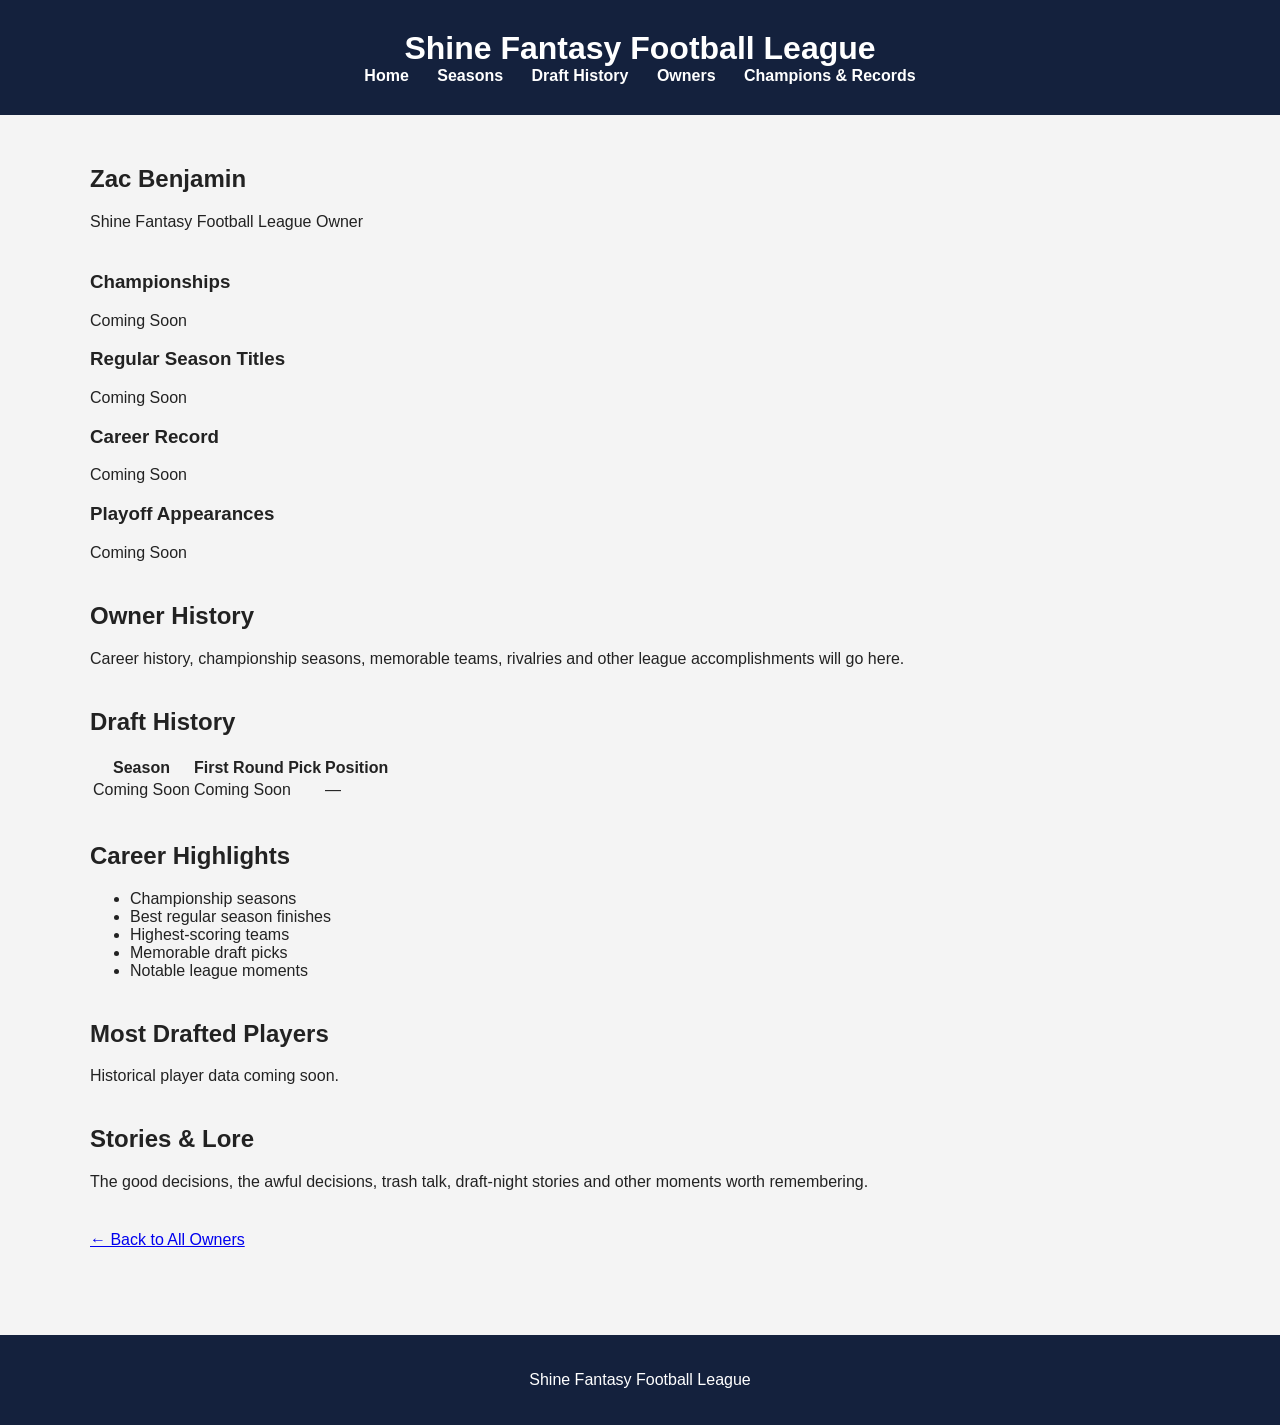
==== owners/zac.html @ 5f31f325 "Create zac.html" ====
<!DOCTYPE html>
<html lang="en">
<head>
  <meta charset="UTF-8">
  <meta name="viewport" content="width=device-width, initial-scale=1.0">

  <title>Zac Benjamin | Shine Fantasy Football League</title>

  <link rel="stylesheet" href="../style.css">
</head>

<body>

  <header>
    <h1>Shine Fantasy Football League</h1>

    <nav>
      <a href="../index.html">Home</a>
      <a href="../seasons.html">Seasons</a>
      <a href="../drafts.html">Draft History</a>
      <a href="../owners.html">Owners</a>
      <a href="../champions.html">Champions & Records</a>
    </nav>
  </header>


  <main>

    <section class="owner-profile-header">

      <h2>Zac Benjamin</h2>

      <p class="owner-tagline">
        Shine Fantasy Football League Owner
      </p>

    </section>


    <section class="owner-stats">

      <div class="stat-card">
        <h3>Championships</h3>
        <p>Coming Soon</p>
      </div>

      <div class="stat-card">
        <h3>Regular Season Titles</h3>
        <p>Coming Soon</p>
      </div>

      <div class="stat-card">
        <h3>Career Record</h3>
        <p>Coming Soon</p>
      </div>

      <div class="stat-card">
        <h3>Playoff Appearances</h3>
        <p>Coming Soon</p>
      </div>

    </section>


    <section class="profile-section">

      <h2>Owner History</h2>

      <p>
        Career history, championship seasons, memorable teams,
        rivalries and other league accomplishments will go here.
      </p>

    </section>


    <section class="profile-section">

      <h2>Draft History</h2>

      <table>

        <thead>
          <tr>
            <th>Season</th>
            <th>First Round Pick</th>
            <th>Position</th>
          </tr>
        </thead>

        <tbody>
          <tr>
            <td>Coming Soon</td>
            <td>Coming Soon</td>
            <td>—</td>
          </tr>
        </tbody>

      </table>

    </section>


    <section class="profile-section">

      <h2>Career Highlights</h2>

      <ul>
        <li>Championship seasons</li>
        <li>Best regular season finishes</li>
        <li>Highest-scoring teams</li>
        <li>Memorable draft picks</li>
        <li>Notable league moments</li>
      </ul>

    </section>


    <section class="profile-section">

      <h2>Most Drafted Players</h2>

      <p>Historical player data coming soon.</p>

    </section>


    <section class="profile-section">

      <h2>Stories & Lore</h2>

      <p>
        The good decisions, the awful decisions, trash talk,
        draft-night stories and other moments worth remembering.
      </p>

    </section>


    <p>
      <a href="../owners.html">← Back to All Owners</a>
    </p>

  </main>


  <footer>
    <p>Shine Fantasy Football League</p>
  </footer>

</body>
</html>
---- style.css ----
body {
  margin: 0;
  font-family: Arial, sans-serif;
  background: #f4f4f4;
  color: #222;
}

header {
  background: #14213d;
  color: white;
  padding: 30px 20px;
  text-align: center;
}

header h1 {
  margin: 0;
}

header p {
  margin-bottom: 20px;
}

nav a {
  color: white;
  text-decoration: none;
  margin: 0 12px;
  font-weight: bold;
}

nav a:hover {
  text-decoration: underline;
}

main {
  max-width: 1100px;
  margin: auto;
  padding: 30px 20px;
}

.hero {
  background: white;
  padding: 50px 30px;
  text-align: center;
  border-radius: 8px;
  margin-bottom: 30px;
}

section {
  margin-bottom: 40px;
}

.cards {
  display: flex;
  gap: 20px;
  flex-wrap: wrap;
}

.card {
  background: white;
  padding: 20px;
  border-radius: 8px;
  flex: 1;
  min-width: 200px;
}

footer {
  background: #14213d;
  color: white;
  text-align: center;
  padding: 20px;
  margin-top: 40px;
}
.page-title {
  text-align: center;
  margin-bottom: 30px;
}

.owner-grid {
  display: grid;
  grid-template-columns: repeat(auto-fit, minmax(250px, 1fr));
  gap: 20px;
}

.owner-card {
  background: white;
  padding: 25px;
  border-radius: 8px;
}

.owner-card h3 {
  margin-top: 0;
}

.owner-card a {
  display: inline-block;
  margin-top: 10px;
  text-decoration: none;
  font-weight: bold;
  color: #14213d;
}
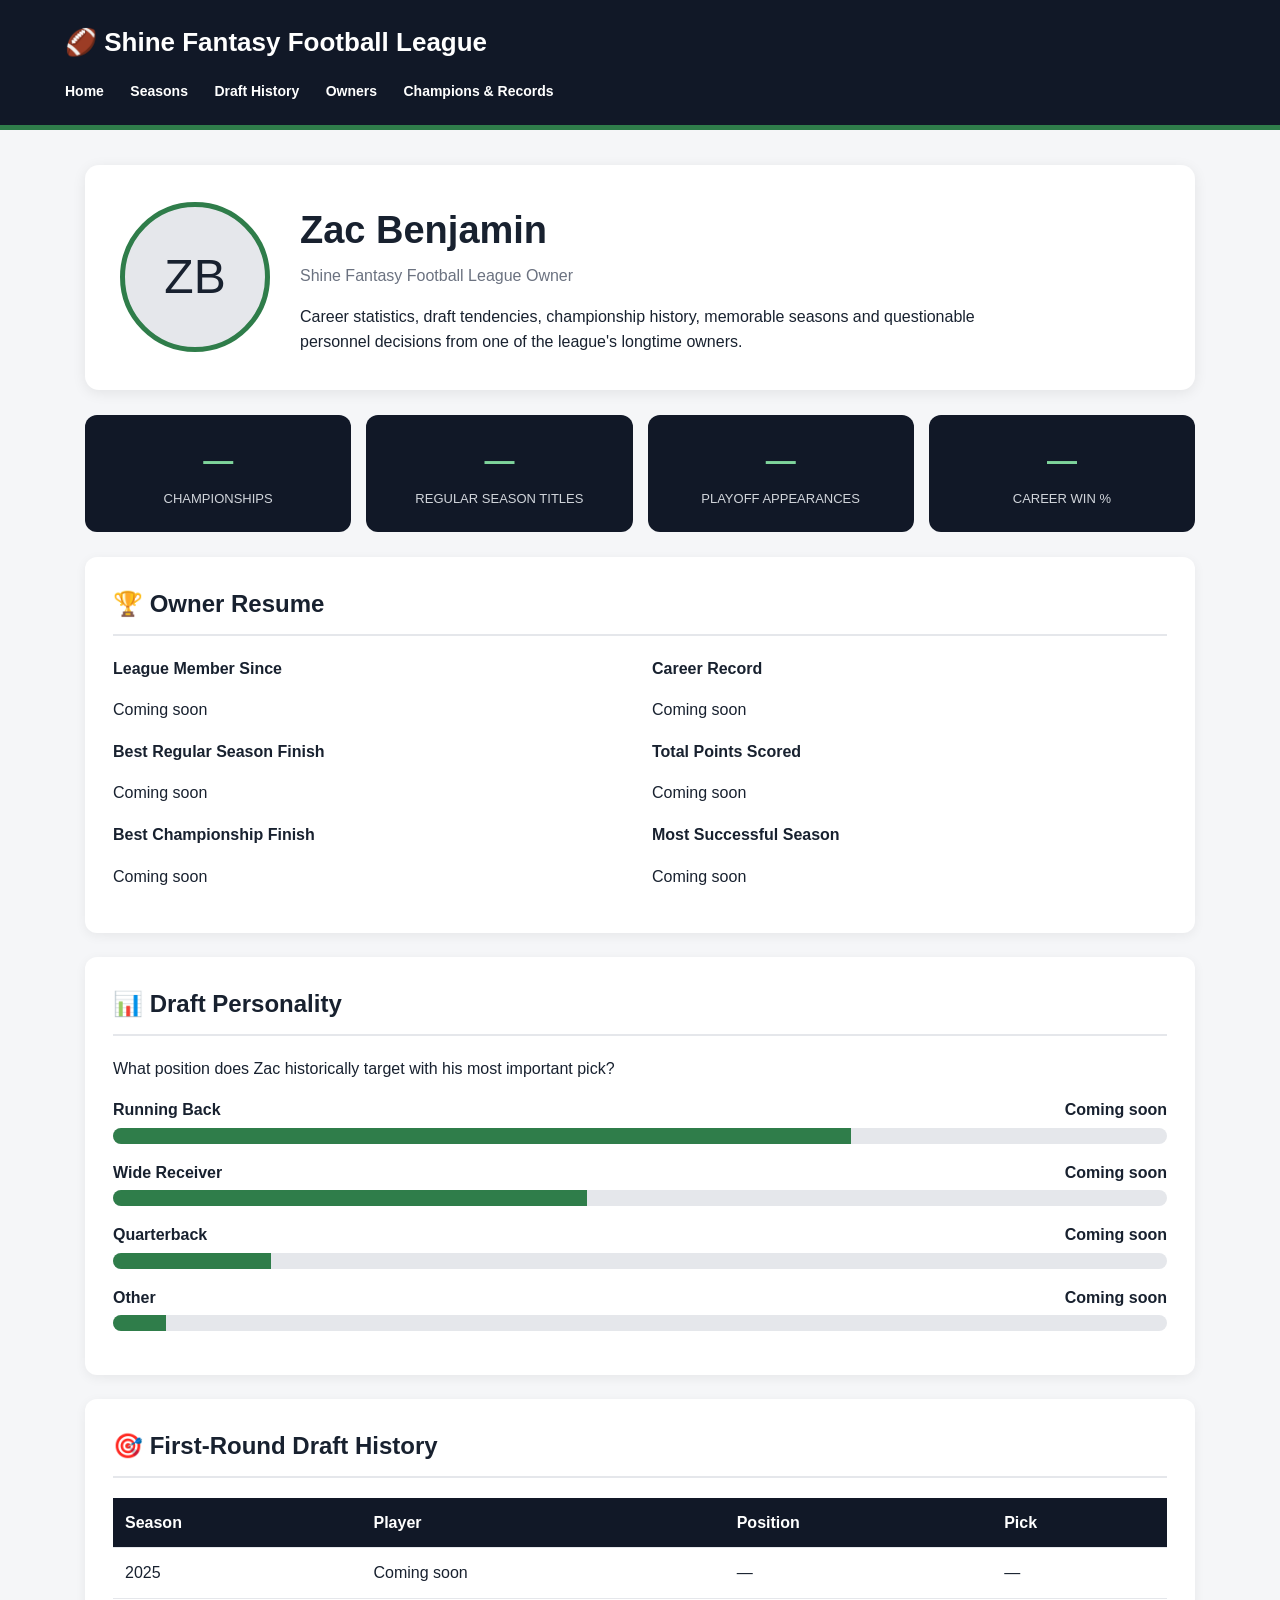
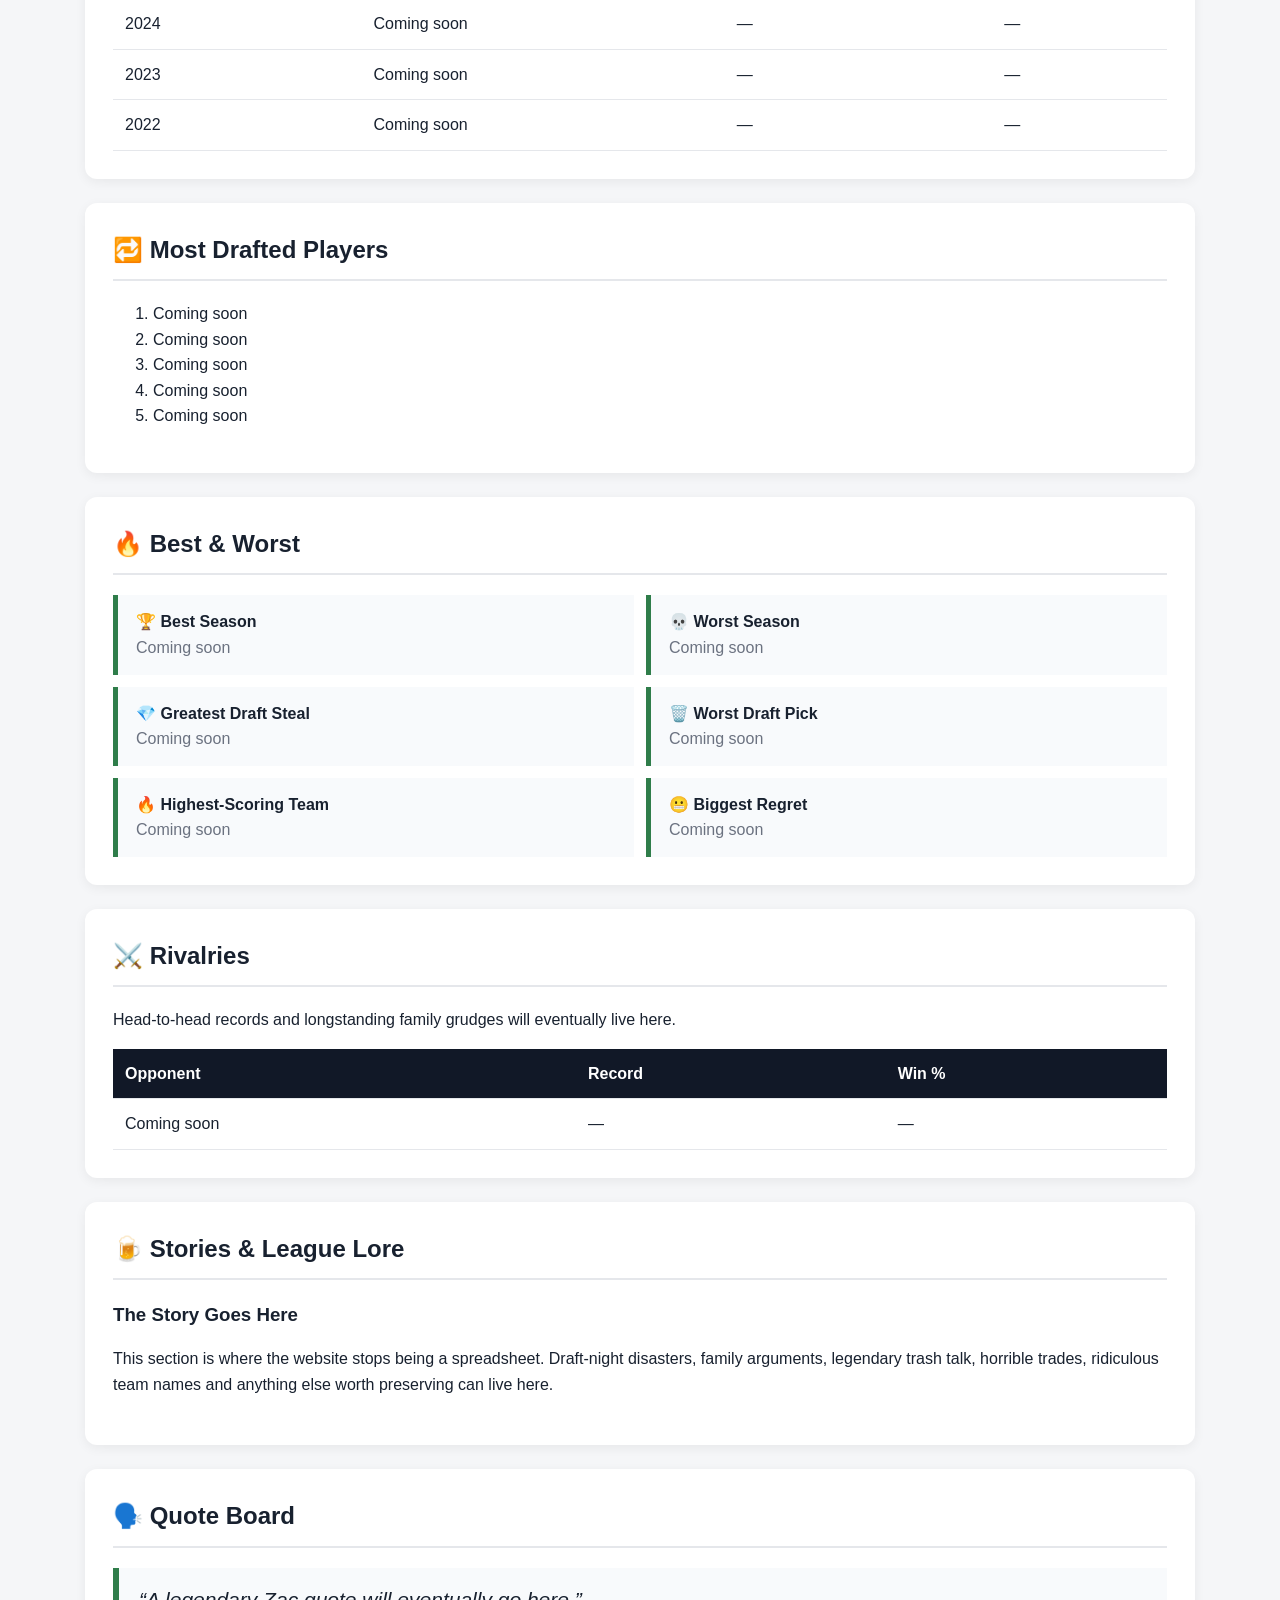
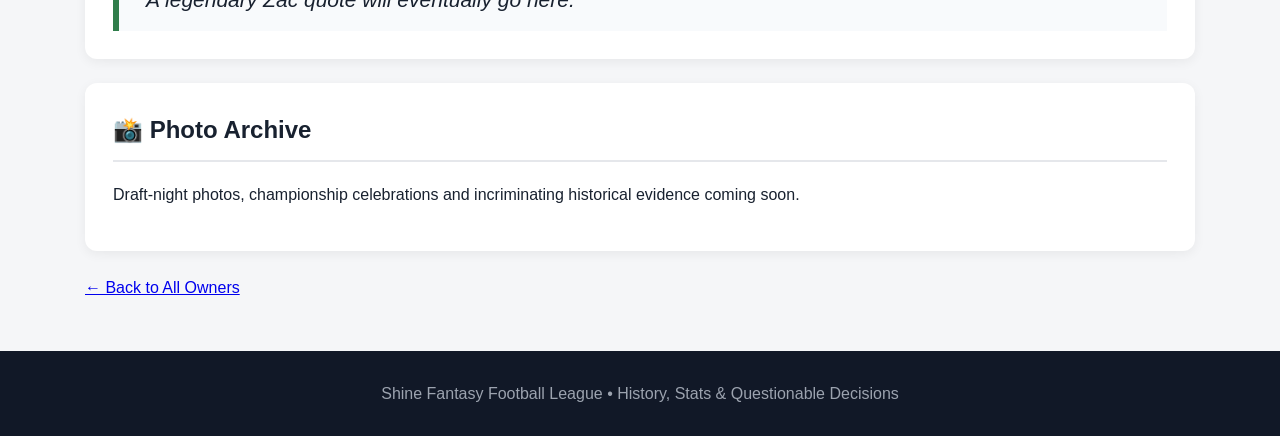
==== commit 26ca069b: "Update zac.html" ====
--- a/owners/zac.html
+++ b/owners/zac.html
@@ -1,18 +1,298 @@
 <!DOCTYPE html>
 <html lang="en">
 <head>
-  <meta charset="UTF-8">
-  <meta name="viewport" content="width=device-width, initial-scale=1.0">
-
-  <title>Zac Benjamin | Shine Fantasy Football League</title>
-
-  <link rel="stylesheet" href="../style.css">
+<meta charset="UTF-8">
+<meta name="viewport" content="width=device-width, initial-scale=1.0">
+
+<title>Zac Benjamin | Shine Fantasy Football League</title>
+
+<style>
+
+* {
+  box-sizing: border-box;
+}
+
+body {
+  margin: 0;
+  font-family: Arial, Helvetica, sans-serif;
+  background: #f5f6f8;
+  color: #18212f;
+  line-height: 1.6;
+}
+
+/* HEADER */
+
+header {
+  background: #111827;
+  color: white;
+  padding: 22px;
+  border-bottom: 5px solid #2f7d4a;
+}
+
+.header-inner {
+  max-width: 1150px;
+  margin: auto;
+}
+
+header h1 {
+  margin: 0;
+  font-size: 26px;
+}
+
+nav {
+  margin-top: 14px;
+}
+
+nav a {
+  color: white;
+  text-decoration: none;
+  margin-right: 22px;
+  font-size: 14px;
+  font-weight: bold;
+}
+
+nav a:hover {
+  text-decoration: underline;
+}
+
+/* MAIN */
+
+main {
+  max-width: 1150px;
+  margin: 35px auto;
+  padding: 0 20px;
+}
+
+/* OWNER HERO */
+
+.owner-hero {
+  background: white;
+  border-radius: 14px;
+  padding: 35px;
+  display: flex;
+  align-items: center;
+  gap: 30px;
+  box-shadow: 0 3px 14px rgba(0,0,0,.08);
+  margin-bottom: 25px;
+}
+
+.owner-photo {
+  width: 150px;
+  height: 150px;
+  background: #e5e7eb;
+  border-radius: 50%;
+  display: flex;
+  align-items: center;
+  justify-content: center;
+  font-size: 48px;
+  flex-shrink: 0;
+  border: 5px solid #2f7d4a;
+}
+
+.owner-info h2 {
+  font-size: 38px;
+  margin: 0;
+}
+
+.owner-subtitle {
+  color: #6b7280;
+  margin-top: 2px;
+}
+
+.owner-description {
+  max-width: 700px;
+  margin-top: 15px;
+}
+
+/* STAT CARDS */
+
+.stats {
+  display: grid;
+  grid-template-columns: repeat(4, 1fr);
+  gap: 15px;
+  margin-bottom: 25px;
+}
+
+.stat {
+  background: #111827;
+  color: white;
+  padding: 22px;
+  border-radius: 12px;
+  text-align: center;
+}
+
+.stat-number {
+  display: block;
+  font-size: 30px;
+  font-weight: bold;
+  color: #7ed39b;
+}
+
+.stat-label {
+  font-size: 13px;
+  color: #d1d5db;
+}
+
+/* GENERAL CARDS */
+
+.card {
+  background: white;
+  border-radius: 12px;
+  padding: 28px;
+  margin-bottom: 24px;
+  box-shadow: 0 3px 12px rgba(0,0,0,.06);
+}
+
+.card h2 {
+  margin-top: 0;
+  border-bottom: 2px solid #e5e7eb;
+  padding-bottom: 10px;
+}
+
+.two-column {
+  display: grid;
+  grid-template-columns: 1fr 1fr;
+  gap: 24px;
+}
+
+/* DRAFT PERSONALITY */
+
+.position-row {
+  margin-bottom: 16px;
+}
+
+.position-label {
+  display: flex;
+  justify-content: space-between;
+  font-weight: bold;
+  margin-bottom: 5px;
+}
+
+.bar {
+  background: #e5e7eb;
+  height: 16px;
+  border-radius: 10px;
+  overflow: hidden;
+}
+
+.bar-fill {
+  background: #2f7d4a;
+  height: 100%;
+}
+
+/* TABLE */
+
+table {
+  width: 100%;
+  border-collapse: collapse;
+}
+
+th {
+  background: #111827;
+  color: white;
+  text-align: left;
+}
+
+th, td {
+  padding: 12px;
+  border-bottom: 1px solid #e5e7eb;
+}
+
+tr:hover {
+  background: #f8fafc;
+}
+
+/* AWARDS */
+
+.awards {
+  display: grid;
+  grid-template-columns: repeat(2, 1fr);
+  gap: 12px;
+}
+
+.award {
+  border-left: 5px solid #2f7d4a;
+  background: #f8fafc;
+  padding: 14px 18px;
+}
+
+.award-title {
+  font-weight: bold;
+}
+
+.award-text {
+  color: #6b7280;
+}
+
+/* QUOTE */
+
+.quote {
+  font-size: 21px;
+  font-style: italic;
+  border-left: 6px solid #2f7d4a;
+  padding: 15px 20px;
+  background: #f8fafc;
+}
+
+/* STORY */
+
+.story {
+  margin-bottom: 20px;
+}
+
+.story h3 {
+  margin-bottom: 4px;
+}
+
+/* FOOTER */
+
+footer {
+  background: #111827;
+  color: #9ca3af;
+  text-align: center;
+  padding: 30px;
+  margin-top: 50px;
+}
+
+/* MOBILE */
+
+@media (max-width: 800px) {
+
+  .owner-hero {
+    flex-direction: column;
+    text-align: center;
+  }
+
+  .stats {
+    grid-template-columns: repeat(2, 1fr);
+  }
+
+  .two-column {
+    grid-template-columns: 1fr;
+  }
+
+  .awards {
+    grid-template-columns: 1fr;
+  }
+
+  nav a {
+    display: inline-block;
+    margin-bottom: 8px;
+  }
+
+}
+
+</style>
 </head>
 
+
 <body>
 
-  <header>
-    <h1>Shine Fantasy Football League</h1>
+<header>
+
+  <div class="header-inner">
+
+    <h1>🏈 Shine Fantasy Football League</h1>
 
     <nav>
       <a href="../index.html">Home</a>
@@ -21,132 +301,371 @@
       <a href="../owners.html">Owners</a>
       <a href="../champions.html">Champions & Records</a>
     </nav>
-  </header>
-
-
-  <main>
-
-    <section class="owner-profile-header">
-
-      <h2>Zac Benjamin</h2>
-
-      <p class="owner-tagline">
-        Shine Fantasy Football League Owner
-      </p>
-
-    </section>
-
-
-    <section class="owner-stats">
-
-      <div class="stat-card">
-        <h3>Championships</h3>
-        <p>Coming Soon</p>
-      </div>
-
-      <div class="stat-card">
-        <h3>Regular Season Titles</h3>
-        <p>Coming Soon</p>
-      </div>
-
-      <div class="stat-card">
-        <h3>Career Record</h3>
-        <p>Coming Soon</p>
-      </div>
-
-      <div class="stat-card">
-        <h3>Playoff Appearances</h3>
-        <p>Coming Soon</p>
-      </div>
-
-    </section>
-
-
-    <section class="profile-section">
-
-      <h2>Owner History</h2>
-
-      <p>
-        Career history, championship seasons, memorable teams,
-        rivalries and other league accomplishments will go here.
-      </p>
-
-    </section>
-
-
-    <section class="profile-section">
-
-      <h2>Draft History</h2>
-
-      <table>
-
-        <thead>
-          <tr>
-            <th>Season</th>
-            <th>First Round Pick</th>
-            <th>Position</th>
-          </tr>
-        </thead>
-
-        <tbody>
-          <tr>
-            <td>Coming Soon</td>
-            <td>Coming Soon</td>
-            <td>—</td>
-          </tr>
-        </tbody>
-
-      </table>
-
-    </section>
-
-
-    <section class="profile-section">
-
-      <h2>Career Highlights</h2>
-
-      <ul>
-        <li>Championship seasons</li>
-        <li>Best regular season finishes</li>
-        <li>Highest-scoring teams</li>
-        <li>Memorable draft picks</li>
-        <li>Notable league moments</li>
-      </ul>
-
-    </section>
-
-
-    <section class="profile-section">
-
-      <h2>Most Drafted Players</h2>
-
-      <p>Historical player data coming soon.</p>
-
-    </section>
-
-
-    <section class="profile-section">
-
-      <h2>Stories & Lore</h2>
-
-      <p>
-        The good decisions, the awful decisions, trash talk,
-        draft-night stories and other moments worth remembering.
-      </p>
-
-    </section>
-
+
+  </div>
+
+</header>
+
+
+<main>
+
+
+<!-- OWNER HEADER -->
+
+<section class="owner-hero">
+
+  <div class="owner-photo">
+    ZB
+  </div>
+
+  <div class="owner-info">
+
+    <h2>Zac Benjamin</h2>
+
+    <div class="owner-subtitle">
+      Shine Fantasy Football League Owner
+    </div>
+
+    <div class="owner-description">
+      Career statistics, draft tendencies, championship history,
+      memorable seasons and questionable personnel decisions from
+      one of the league's longtime owners.
+    </div>
+
+  </div>
+
+</section>
+
+
+<!-- CAREER STATS -->
+
+<section class="stats">
+
+  <div class="stat">
+    <span class="stat-number">—</span>
+    <span class="stat-label">CHAMPIONSHIPS</span>
+  </div>
+
+  <div class="stat">
+    <span class="stat-number">—</span>
+    <span class="stat-label">REGULAR SEASON TITLES</span>
+  </div>
+
+  <div class="stat">
+    <span class="stat-number">—</span>
+    <span class="stat-label">PLAYOFF APPEARANCES</span>
+  </div>
+
+  <div class="stat">
+    <span class="stat-number">—</span>
+    <span class="stat-label">CAREER WIN %</span>
+  </div>
+
+</section>
+
+
+<!-- OWNER RESUME -->
+
+<section class="card">
+
+  <h2>🏆 Owner Resume</h2>
+
+  <div class="two-column">
+
+    <div>
+      <strong>League Member Since</strong>
+      <p>Coming soon</p>
+
+      <strong>Best Regular Season Finish</strong>
+      <p>Coming soon</p>
+
+      <strong>Best Championship Finish</strong>
+      <p>Coming soon</p>
+    </div>
+
+    <div>
+      <strong>Career Record</strong>
+      <p>Coming soon</p>
+
+      <strong>Total Points Scored</strong>
+      <p>Coming soon</p>
+
+      <strong>Most Successful Season</strong>
+      <p>Coming soon</p>
+    </div>
+
+  </div>
+
+</section>
+
+
+<!-- DRAFT PERSONALITY -->
+
+<section class="card">
+
+  <h2>📊 Draft Personality</h2>
+
+  <p>
+    What position does Zac historically target with his most
+    important pick?
+  </p>
+
+  <div class="position-row">
+    <div class="position-label">
+      <span>Running Back</span>
+      <span>Coming soon</span>
+    </div>
+
+    <div class="bar">
+      <div class="bar-fill" style="width: 70%;"></div>
+    </div>
+  </div>
+
+
+  <div class="position-row">
+    <div class="position-label">
+      <span>Wide Receiver</span>
+      <span>Coming soon</span>
+    </div>
+
+    <div class="bar">
+      <div class="bar-fill" style="width: 45%;"></div>
+    </div>
+  </div>
+
+
+  <div class="position-row">
+    <div class="position-label">
+      <span>Quarterback</span>
+      <span>Coming soon</span>
+    </div>
+
+    <div class="bar">
+      <div class="bar-fill" style="width: 15%;"></div>
+    </div>
+  </div>
+
+
+  <div class="position-row">
+    <div class="position-label">
+      <span>Other</span>
+      <span>Coming soon</span>
+    </div>
+
+    <div class="bar">
+      <div class="bar-fill" style="width: 5%;"></div>
+    </div>
+  </div>
+
+</section>
+
+
+<!-- FIRST ROUND HISTORY -->
+
+<section class="card">
+
+  <h2>🎯 First-Round Draft History</h2>
+
+  <table>
+
+    <thead>
+      <tr>
+        <th>Season</th>
+        <th>Player</th>
+        <th>Position</th>
+        <th>Pick</th>
+      </tr>
+    </thead>
+
+    <tbody>
+
+      <tr>
+        <td>2025</td>
+        <td>Coming soon</td>
+        <td>—</td>
+        <td>—</td>
+      </tr>
+
+      <tr>
+        <td>2024</td>
+        <td>Coming soon</td>
+        <td>—</td>
+        <td>—</td>
+      </tr>
+
+      <tr>
+        <td>2023</td>
+        <td>Coming soon</td>
+        <td>—</td>
+        <td>—</td>
+      </tr>
+
+      <tr>
+        <td>2022</td>
+        <td>Coming soon</td>
+        <td>—</td>
+        <td>—</td>
+      </tr>
+
+    </tbody>
+
+  </table>
+
+</section>
+
+
+<!-- MOST DRAFTED -->
+
+<section class="card">
+
+  <h2>🔁 Most Drafted Players</h2>
+
+  <ol>
+    <li>Coming soon</li>
+    <li>Coming soon</li>
+    <li>Coming soon</li>
+    <li>Coming soon</li>
+    <li>Coming soon</li>
+  </ol>
+
+</section>
+
+
+<!-- BEST & WORST -->
+
+<section class="card">
+
+  <h2>🔥 Best & Worst</h2>
+
+  <div class="awards">
+
+    <div class="award">
+      <div class="award-title">🏆 Best Season</div>
+      <div class="award-text">Coming soon</div>
+    </div>
+
+    <div class="award">
+      <div class="award-title">💀 Worst Season</div>
+      <div class="award-text">Coming soon</div>
+    </div>
+
+    <div class="award">
+      <div class="award-title">💎 Greatest Draft Steal</div>
+      <div class="award-text">Coming soon</div>
+    </div>
+
+    <div class="award">
+      <div class="award-title">🗑️ Worst Draft Pick</div>
+      <div class="award-text">Coming soon</div>
+    </div>
+
+    <div class="award">
+      <div class="award-title">🔥 Highest-Scoring Team</div>
+      <div class="award-text">Coming soon</div>
+    </div>
+
+    <div class="award">
+      <div class="award-title">😬 Biggest Regret</div>
+      <div class="award-text">Coming soon</div>
+    </div>
+
+  </div>
+
+</section>
+
+
+<!-- RIVALS -->
+
+<section class="card">
+
+  <h2>⚔️ Rivalries</h2>
+
+  <p>
+    Head-to-head records and longstanding family grudges will
+    eventually live here.
+  </p>
+
+  <table>
+
+    <thead>
+      <tr>
+        <th>Opponent</th>
+        <th>Record</th>
+        <th>Win %</th>
+      </tr>
+    </thead>
+
+    <tbody>
+      <tr>
+        <td>Coming soon</td>
+        <td>—</td>
+        <td>—</td>
+      </tr>
+    </tbody>
+
+  </table>
+
+</section>
+
+
+<!-- STORIES -->
+
+<section class="card">
+
+  <h2>🍺 Stories & League Lore</h2>
+
+  <div class="story">
+    <h3>The Story Goes Here</h3>
 
     <p>
-      <a href="../owners.html">← Back to All Owners</a>
+      This section is where the website stops being a spreadsheet.
+      Draft-night disasters, family arguments, legendary trash talk,
+      horrible trades, ridiculous team names and anything else worth
+      preserving can live here.
     </p>
-
-  </main>
-
-
-  <footer>
-    <p>Shine Fantasy Football League</p>
-  </footer>
+  </div>
+
+</section>
+
+
+<!-- QUOTE -->
+
+<section class="card">
+
+  <h2>🗣️ Quote Board</h2>
+
+  <div class="quote">
+    “A legendary Zac quote will eventually go here.”
+  </div>
+
+</section>
+
+
+<!-- PHOTO ARCHIVE -->
+
+<section class="card">
+
+  <h2>📸 Photo Archive</h2>
+
+  <p>
+    Draft-night photos, championship celebrations and incriminating
+    historical evidence coming soon.
+  </p>
+
+</section>
+
+
+<p>
+  <a href="../owners.html">← Back to All Owners</a>
+</p>
+
+
+</main>
+
+
+<footer>
+  Shine Fantasy Football League • History, Stats & Questionable Decisions
+</footer>
 
 </body>
 </html>
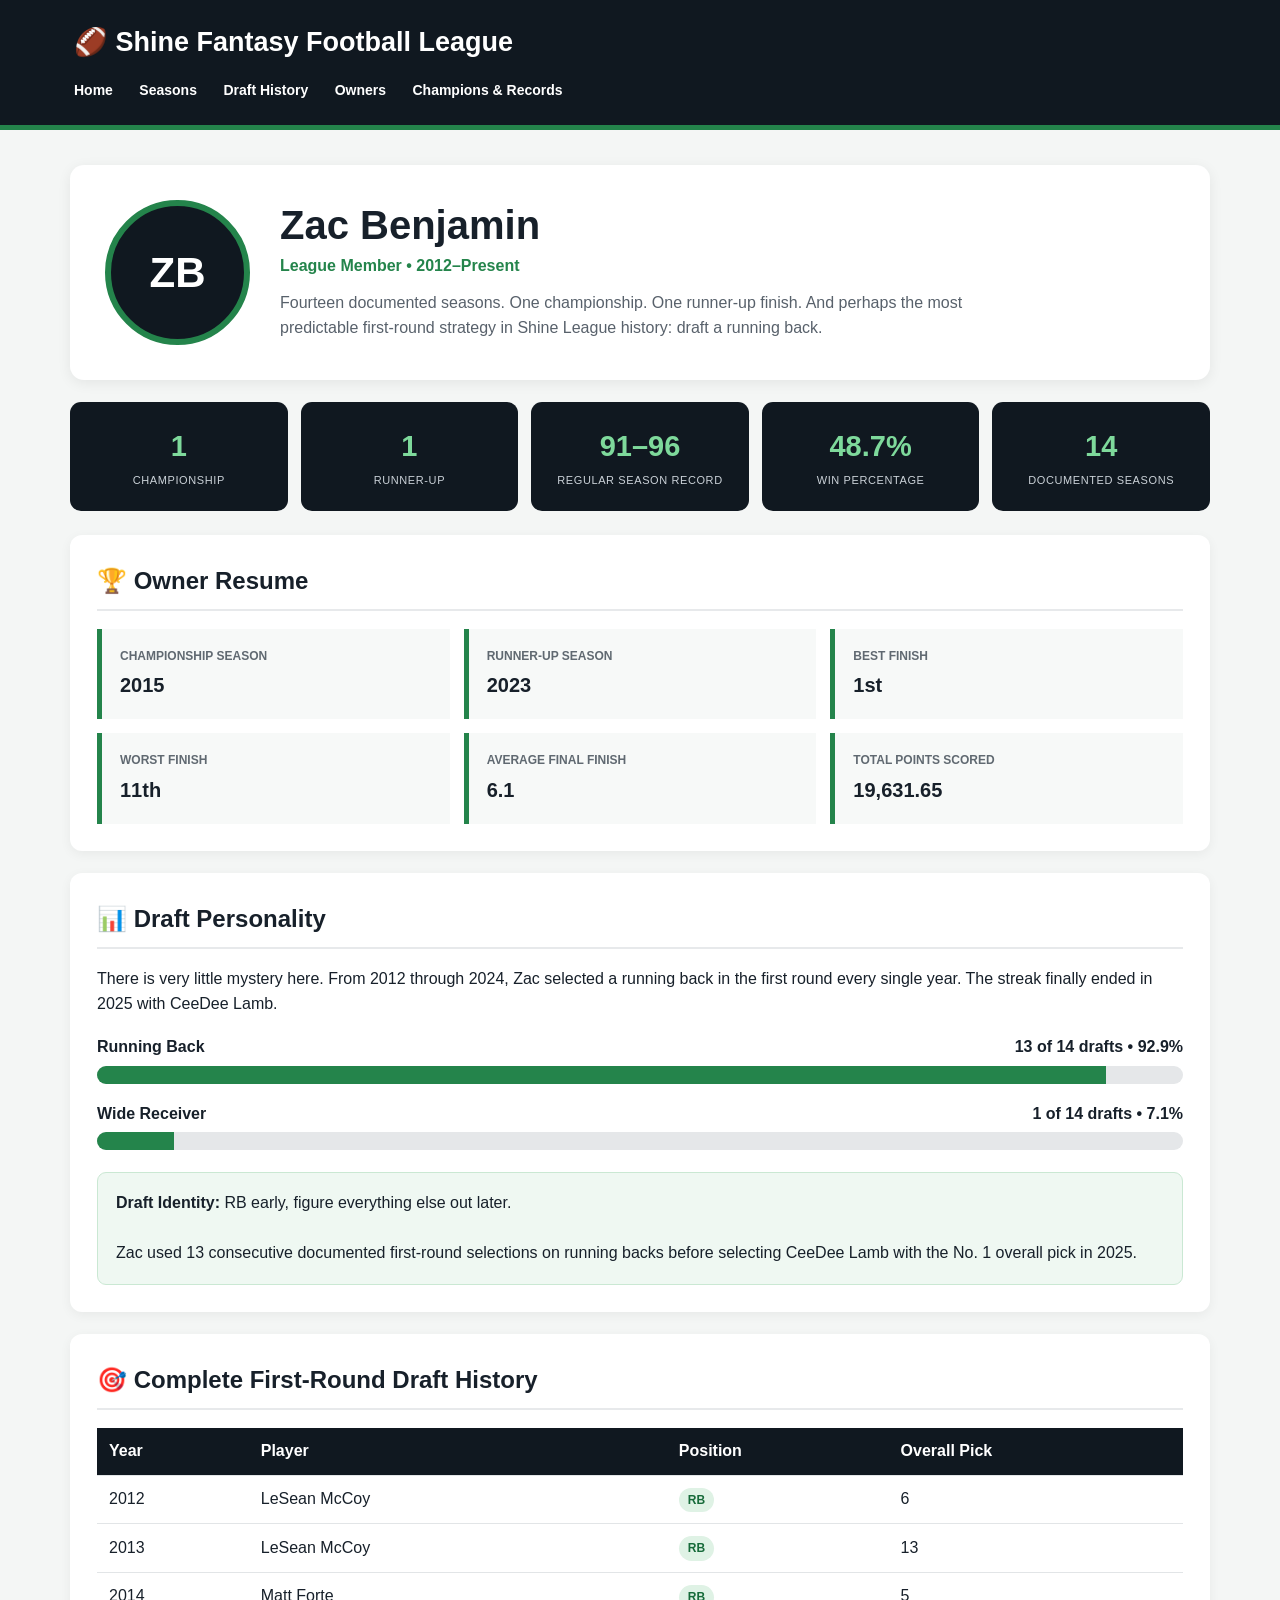
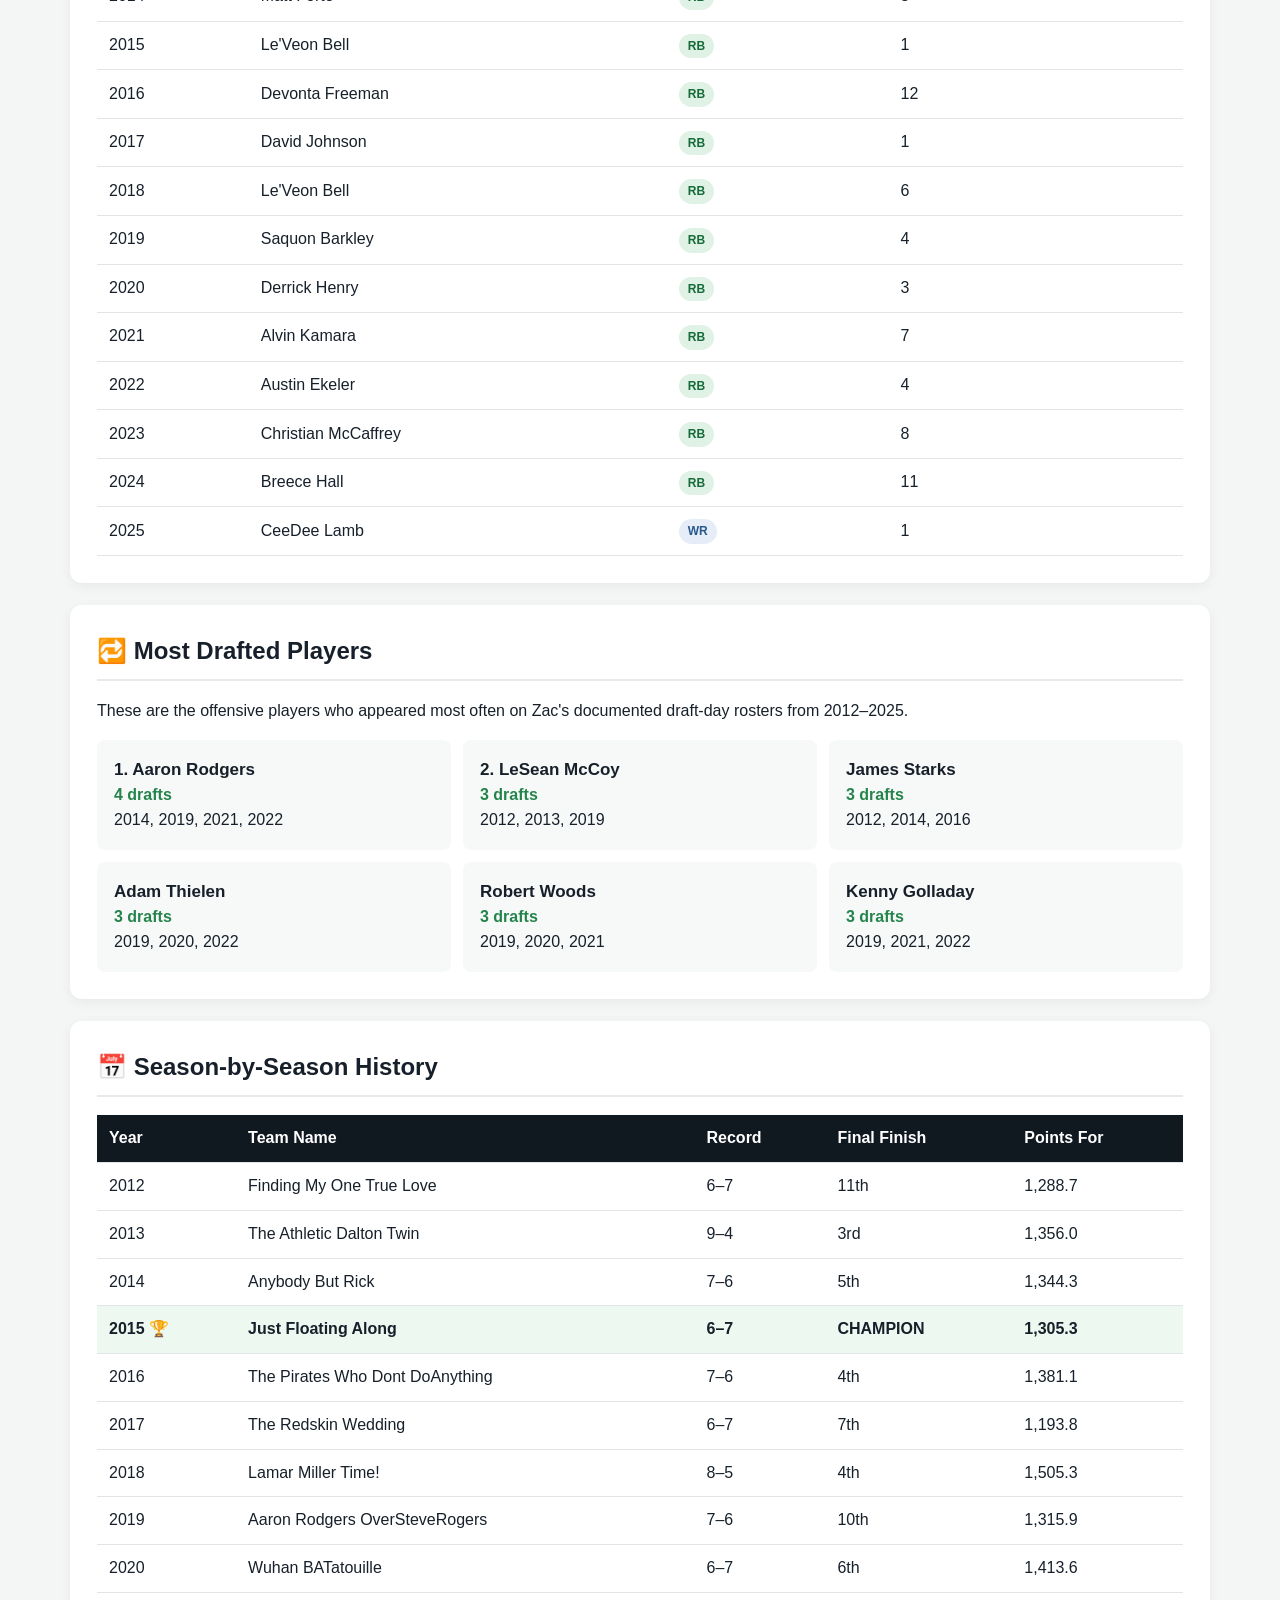
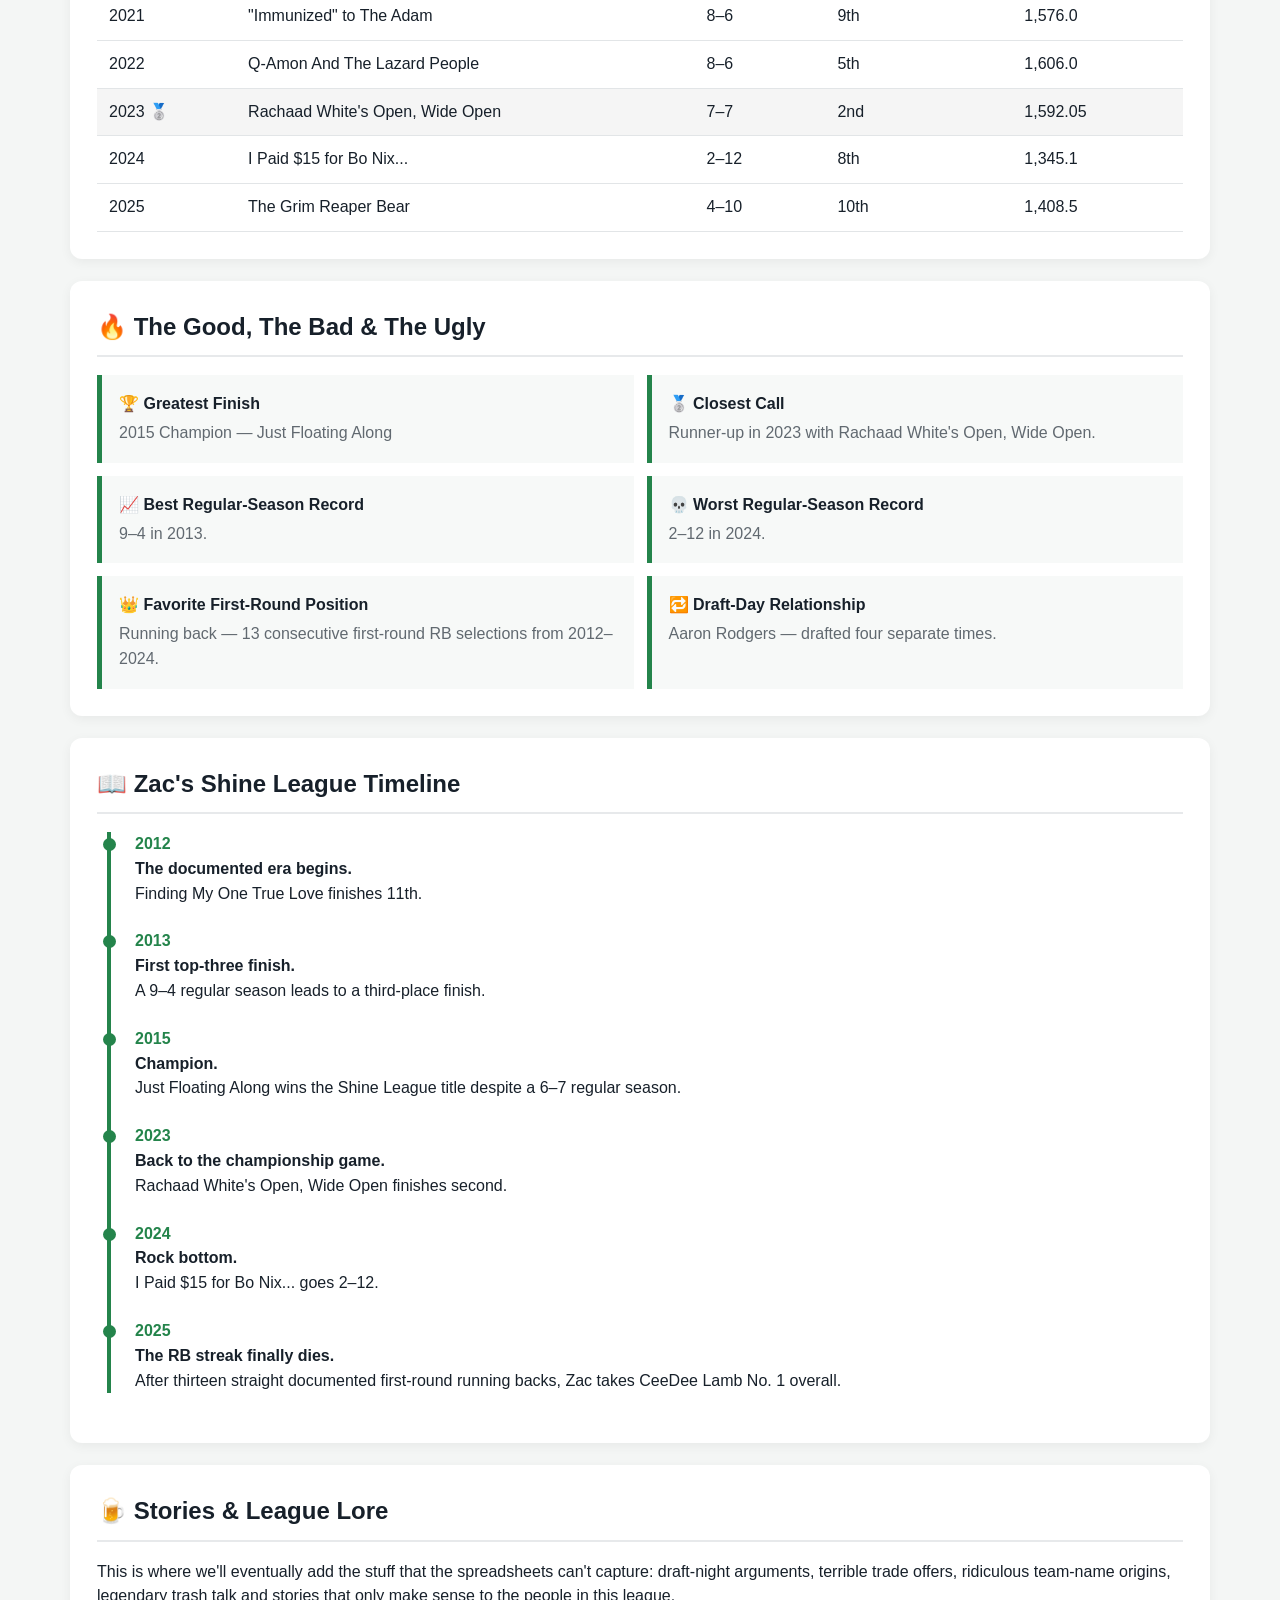
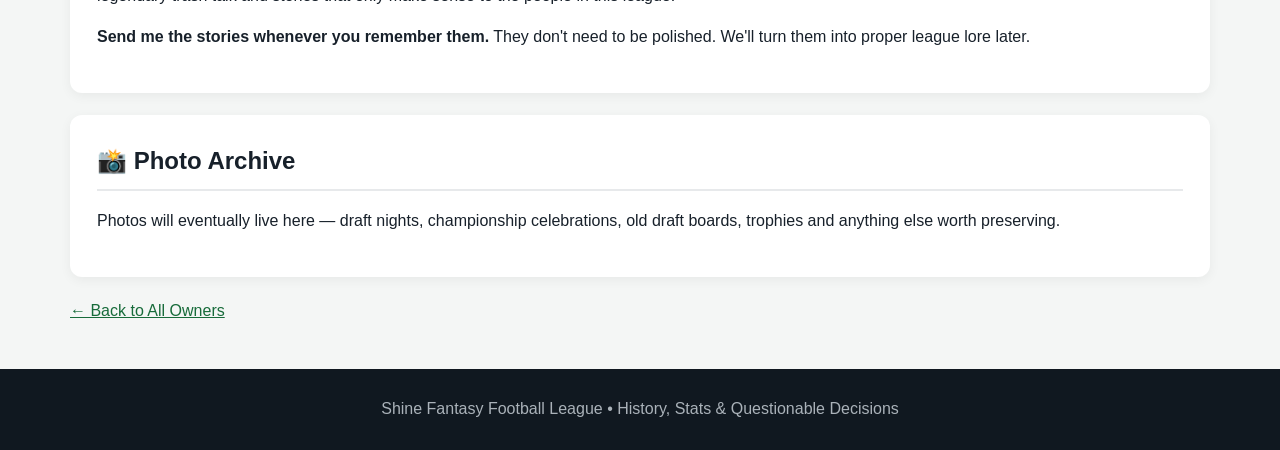
==== commit d15ddbaa: "Update zac.html" ====
--- a/owners/zac.html
+++ b/owners/zac.html
@@ -1,5 +1,6 @@
 <!DOCTYPE html>
 <html lang="en">
+
 <head>
 <meta charset="UTF-8">
 <meta name="viewport" content="width=device-width, initial-scale=1.0">
@@ -15,28 +16,32 @@
 body {
   margin: 0;
   font-family: Arial, Helvetica, sans-serif;
-  background: #f5f6f8;
-  color: #18212f;
-  line-height: 1.6;
+  background: #f4f6f5;
+  color: #17202a;
+  line-height: 1.55;
+}
+
+a {
+  color: #176b3a;
 }
 
 /* HEADER */
 
 header {
-  background: #111827;
+  background: #101820;
   color: white;
-  padding: 22px;
-  border-bottom: 5px solid #2f7d4a;
+  border-bottom: 5px solid #24844b;
 }
 
 .header-inner {
-  max-width: 1150px;
+  max-width: 1180px;
   margin: auto;
+  padding: 22px 24px;
 }
 
 header h1 {
   margin: 0;
-  font-size: 26px;
+  font-size: 27px;
 }
 
 nav {
@@ -52,13 +57,13 @@
 }
 
 nav a:hover {
-  text-decoration: underline;
+  color: #7ed99b;
 }
 
 /* MAIN */
 
 main {
-  max-width: 1150px;
+  max-width: 1180px;
   margin: 35px auto;
   padding: 0 20px;
 }
@@ -66,87 +71,100 @@
 /* OWNER HERO */
 
 .owner-hero {
-  background: white;
+  background: #fff;
   border-radius: 14px;
   padding: 35px;
   display: flex;
   align-items: center;
   gap: 30px;
-  box-shadow: 0 3px 14px rgba(0,0,0,.08);
-  margin-bottom: 25px;
+  box-shadow: 0 3px 14px rgba(0,0,0,.07);
+  margin-bottom: 22px;
 }
 
 .owner-photo {
-  width: 150px;
-  height: 150px;
-  background: #e5e7eb;
+  width: 145px;
+  height: 145px;
   border-radius: 50%;
+  background: #101820;
+  color: white;
+  border: 6px solid #24844b;
   display: flex;
   align-items: center;
   justify-content: center;
-  font-size: 48px;
+  font-size: 42px;
+  font-weight: bold;
   flex-shrink: 0;
-  border: 5px solid #2f7d4a;
 }
 
 .owner-info h2 {
-  font-size: 38px;
+  font-size: 40px;
   margin: 0;
+  line-height: 1.1;
 }
 
 .owner-subtitle {
-  color: #6b7280;
-  margin-top: 2px;
+  color: #24844b;
+  font-weight: bold;
+  margin-top: 7px;
 }
 
 .owner-description {
-  max-width: 700px;
-  margin-top: 15px;
-}
-
-/* STAT CARDS */
+  max-width: 740px;
+  color: #58616b;
+  margin-top: 12px;
+}
+
+/* TOP STATS */
 
 .stats {
   display: grid;
-  grid-template-columns: repeat(4, 1fr);
-  gap: 15px;
-  margin-bottom: 25px;
+  grid-template-columns: repeat(5, 1fr);
+  gap: 13px;
+  margin-bottom: 24px;
 }
 
 .stat {
-  background: #111827;
+  background: #101820;
   color: white;
-  padding: 22px;
-  border-radius: 12px;
+  padding: 22px 15px;
+  border-radius: 11px;
   text-align: center;
 }
 
 .stat-number {
   display: block;
-  font-size: 30px;
-  font-weight: bold;
-  color: #7ed39b;
+  color: #7ed99b;
+  font-size: 29px;
+  font-weight: bold;
 }
 
 .stat-label {
-  font-size: 13px;
-  color: #d1d5db;
-}
-
-/* GENERAL CARDS */
+  display: block;
+  margin-top: 3px;
+  font-size: 11px;
+  color: #cbd2d8;
+  text-transform: uppercase;
+  letter-spacing: .6px;
+}
+
+/* CARDS */
 
 .card {
   background: white;
   border-radius: 12px;
-  padding: 28px;
-  margin-bottom: 24px;
-  box-shadow: 0 3px 12px rgba(0,0,0,.06);
+  padding: 27px;
+  margin-bottom: 22px;
+  box-shadow: 0 3px 12px rgba(0,0,0,.055);
 }
 
 .card h2 {
+  margin: 0 0 18px;
+  padding-bottom: 10px;
+  border-bottom: 2px solid #e7e9eb;
+}
+
+.card h3 {
   margin-top: 0;
-  border-bottom: 2px solid #e5e7eb;
-  padding-bottom: 10px;
 }
 
 .two-column {
@@ -155,65 +173,158 @@
   gap: 24px;
 }
 
+/* RESUME */
+
+.resume-grid {
+  display: grid;
+  grid-template-columns: repeat(3, 1fr);
+  gap: 14px;
+}
+
+.resume-item {
+  padding: 18px;
+  background: #f7f9f8;
+  border-left: 5px solid #24844b;
+}
+
+.resume-title {
+  color: #606971;
+  font-size: 12px;
+  text-transform: uppercase;
+  font-weight: bold;
+}
+
+.resume-value {
+  margin-top: 5px;
+  font-size: 20px;
+  font-weight: bold;
+}
+
 /* DRAFT PERSONALITY */
 
 .position-row {
-  margin-bottom: 16px;
+  margin: 18px 0;
 }
 
 .position-label {
   display: flex;
   justify-content: space-between;
   font-weight: bold;
-  margin-bottom: 5px;
+  margin-bottom: 6px;
 }
 
 .bar {
-  background: #e5e7eb;
-  height: 16px;
+  height: 18px;
+  background: #e5e7e9;
   border-radius: 10px;
   overflow: hidden;
 }
 
 .bar-fill {
-  background: #2f7d4a;
   height: 100%;
+  background: #24844b;
+}
+
+.draft-callout {
+  margin-top: 22px;
+  background: #eff8f2;
+  border: 1px solid #cae8d3;
+  border-radius: 9px;
+  padding: 18px;
 }
 
 /* TABLE */
+
+.table-wrap {
+  overflow-x: auto;
+}
 
 table {
   width: 100%;
   border-collapse: collapse;
+  min-width: 680px;
 }
 
 th {
-  background: #111827;
+  background: #101820;
   color: white;
   text-align: left;
 }
 
-th, td {
-  padding: 12px;
-  border-bottom: 1px solid #e5e7eb;
-}
-
-tr:hover {
-  background: #f8fafc;
-}
-
-/* AWARDS */
+th,
+td {
+  padding: 11px 12px;
+  border-bottom: 1px solid #e2e5e7;
+}
+
+tbody tr:hover {
+  background: #f6f8f7;
+}
+
+.champion-row {
+  background: #edf8f0;
+  font-weight: bold;
+}
+
+.runner-row {
+  background: #f5f5f5;
+}
+
+/* PILLS */
+
+.pill {
+  display: inline-block;
+  border-radius: 20px;
+  padding: 3px 9px;
+  font-size: 12px;
+  font-weight: bold;
+}
+
+.rb {
+  background: #dff2e5;
+  color: #176b3a;
+}
+
+.wr {
+  background: #e6edf8;
+  color: #28588c;
+}
+
+/* MOST DRAFTED */
+
+.player-list {
+  display: grid;
+  grid-template-columns: repeat(3, 1fr);
+  gap: 12px;
+}
+
+.player-box {
+  background: #f7f9f8;
+  border-radius: 8px;
+  padding: 17px;
+}
+
+.player-box strong {
+  font-size: 17px;
+}
+
+.draft-count {
+  color: #24844b;
+  font-weight: bold;
+}
+
+/* BEST / WORST */
 
 .awards {
   display: grid;
   grid-template-columns: repeat(2, 1fr);
-  gap: 12px;
+  gap: 13px;
 }
 
 .award {
-  border-left: 5px solid #2f7d4a;
-  background: #f8fafc;
-  padding: 14px 18px;
+  background: #f7f9f8;
+  border-left: 5px solid #24844b;
+  padding: 17px;
 }
 
 .award-title {
@@ -221,57 +332,85 @@
 }
 
 .award-text {
-  color: #6b7280;
-}
-
-/* QUOTE */
-
-.quote {
-  font-size: 21px;
-  font-style: italic;
-  border-left: 6px solid #2f7d4a;
-  padding: 15px 20px;
-  background: #f8fafc;
-}
-
-/* STORY */
-
-.story {
-  margin-bottom: 20px;
-}
-
-.story h3 {
-  margin-bottom: 4px;
+  color: #616970;
+  margin-top: 4px;
+}
+
+/* TIMELINE */
+
+.timeline {
+  border-left: 4px solid #24844b;
+  margin-left: 10px;
+  padding-left: 24px;
+}
+
+.timeline-item {
+  margin-bottom: 23px;
+  position: relative;
+}
+
+.timeline-item:before {
+  content: "";
+  width: 13px;
+  height: 13px;
+  background: #24844b;
+  border-radius: 50%;
+  position: absolute;
+  left: -32px;
+  top: 6px;
+}
+
+.timeline-year {
+  font-weight: bold;
+  color: #24844b;
 }
 
 /* FOOTER */
 
 footer {
-  background: #111827;
-  color: #9ca3af;
+  margin-top: 45px;
+  background: #101820;
+  color: #aab2b9;
   text-align: center;
-  padding: 30px;
-  margin-top: 50px;
+  padding: 28px;
 }
 
 /* MOBILE */
 
-@media (max-width: 800px) {
+@media (max-width: 900px) {
+
+  .stats {
+    grid-template-columns: repeat(2, 1fr);
+  }
+
+  .resume-grid {
+    grid-template-columns: 1fr;
+  }
+
+  .player-list {
+    grid-template-columns: 1fr 1fr;
+  }
+
+}
+
+@media (max-width: 650px) {
 
   .owner-hero {
     flex-direction: column;
     text-align: center;
   }
 
+  .owner-info h2 {
+    font-size: 34px;
+  }
+
   .stats {
-    grid-template-columns: repeat(2, 1fr);
+    grid-template-columns: 1fr 1fr;
   }
 
-  .two-column {
-    grid-template-columns: 1fr;
-  }
-
-  .awards {
+  .two-column,
+  .awards,
+  .player-list {
     grid-template-columns: 1fr;
   }
 
@@ -289,7 +428,6 @@
 <body>
 
 <header>
-
   <div class="header-inner">
 
     <h1>🏈 Shine Fantasy Football League</h1>
@@ -303,7 +441,6 @@
     </nav>
 
   </div>
-
 </header>
 
 
@@ -323,13 +460,13 @@
     <h2>Zac Benjamin</h2>
 
     <div class="owner-subtitle">
-      Shine Fantasy Football League Owner
+      League Member • 2012–Present
     </div>
 
     <div class="owner-description">
-      Career statistics, draft tendencies, championship history,
-      memorable seasons and questionable personnel decisions from
-      one of the league's longtime owners.
+      Fourteen documented seasons. One championship. One runner-up finish.
+      And perhaps the most predictable first-round strategy in Shine League
+      history: draft a running back.
     </div>
 
   </div>
@@ -342,56 +479,69 @@
 <section class="stats">
 
   <div class="stat">
-    <span class="stat-number">—</span>
-    <span class="stat-label">CHAMPIONSHIPS</span>
+    <span class="stat-number">1</span>
+    <span class="stat-label">Championship</span>
   </div>
 
   <div class="stat">
-    <span class="stat-number">—</span>
-    <span class="stat-label">REGULAR SEASON TITLES</span>
+    <span class="stat-number">1</span>
+    <span class="stat-label">Runner-Up</span>
   </div>
 
   <div class="stat">
-    <span class="stat-number">—</span>
-    <span class="stat-label">PLAYOFF APPEARANCES</span>
+    <span class="stat-number">91–96</span>
+    <span class="stat-label">Regular Season Record</span>
   </div>
 
   <div class="stat">
-    <span class="stat-number">—</span>
-    <span class="stat-label">CAREER WIN %</span>
+    <span class="stat-number">48.7%</span>
+    <span class="stat-label">Win Percentage</span>
+  </div>
+
+  <div class="stat">
+    <span class="stat-number">14</span>
+    <span class="stat-label">Documented Seasons</span>
   </div>
 
 </section>
 
 
-<!-- OWNER RESUME -->
+<!-- RESUME -->
 
 <section class="card">
 
   <h2>🏆 Owner Resume</h2>
 
-  <div class="two-column">
-
-    <div>
-      <strong>League Member Since</strong>
-      <p>Coming soon</p>
-
-      <strong>Best Regular Season Finish</strong>
-      <p>Coming soon</p>
-
-      <strong>Best Championship Finish</strong>
-      <p>Coming soon</p>
-    </div>
-
-    <div>
-      <strong>Career Record</strong>
-      <p>Coming soon</p>
-
-      <strong>Total Points Scored</strong>
-      <p>Coming soon</p>
-
-      <strong>Most Successful Season</strong>
-      <p>Coming soon</p>
+  <div class="resume-grid">
+
+    <div class="resume-item">
+      <div class="resume-title">Championship Season</div>
+      <div class="resume-value">2015</div>
+    </div>
+
+    <div class="resume-item">
+      <div class="resume-title">Runner-Up Season</div>
+      <div class="resume-value">2023</div>
+    </div>
+
+    <div class="resume-item">
+      <div class="resume-title">Best Finish</div>
+      <div class="resume-value">1st</div>
+    </div>
+
+    <div class="resume-item">
+      <div class="resume-title">Worst Finish</div>
+      <div class="resume-value">11th</div>
+    </div>
+
+    <div class="resume-item">
+      <div class="resume-title">Average Final Finish</div>
+      <div class="resume-value">6.1</div>
+    </div>
+
+    <div class="resume-item">
+      <div class="resume-title">Total Points Scored</div>
+      <div class="resume-value">19,631.65</div>
     </div>
 
   </div>
@@ -406,55 +556,47 @@
   <h2>📊 Draft Personality</h2>
 
   <p>
-    What position does Zac historically target with his most
-    important pick?
+    There is very little mystery here. From 2012 through 2024,
+    Zac selected a running back in the first round every single year.
+    The streak finally ended in 2025 with CeeDee Lamb.
   </p>
 
   <div class="position-row">
+
     <div class="position-label">
       <span>Running Back</span>
-      <span>Coming soon</span>
+      <span>13 of 14 drafts • 92.9%</span>
     </div>
 
     <div class="bar">
-      <div class="bar-fill" style="width: 70%;"></div>
-    </div>
-  </div>
-
+      <div class="bar-fill" style="width:92.9%"></div>
+    </div>
+
+  </div>
 
   <div class="position-row">
+
     <div class="position-label">
       <span>Wide Receiver</span>
-      <span>Coming soon</span>
+      <span>1 of 14 drafts • 7.1%</span>
     </div>
 
     <div class="bar">
-      <div class="bar-fill" style="width: 45%;"></div>
-    </div>
-  </div>
-
-
-  <div class="position-row">
-    <div class="position-label">
-      <span>Quarterback</span>
-      <span>Coming soon</span>
-    </div>
-
-    <div class="bar">
-      <div class="bar-fill" style="width: 15%;"></div>
-    </div>
-  </div>
-
-
-  <div class="position-row">
-    <div class="position-label">
-      <span>Other</span>
-      <span>Coming soon</span>
-    </div>
-
-    <div class="bar">
-      <div class="bar-fill" style="width: 5%;"></div>
-    </div>
+      <div class="bar-fill" style="width:7.1%"></div>
+    </div>
+
+  </div>
+
+  <div class="draft-callout">
+
+    <strong>Draft Identity:</strong>
+    RB early, figure everything else out later.
+
+    <br><br>
+
+    Zac used 13 consecutive documented first-round selections on running backs
+    before selecting CeeDee Lamb with the No. 1 overall pick in 2025.
+
   </div>
 
 </section>
@@ -464,52 +606,126 @@
 
 <section class="card">
 
-  <h2>🎯 First-Round Draft History</h2>
-
-  <table>
-
-    <thead>
-      <tr>
-        <th>Season</th>
-        <th>Player</th>
-        <th>Position</th>
-        <th>Pick</th>
-      </tr>
-    </thead>
-
-    <tbody>
-
-      <tr>
-        <td>2025</td>
-        <td>Coming soon</td>
-        <td>—</td>
-        <td>—</td>
-      </tr>
-
-      <tr>
-        <td>2024</td>
-        <td>Coming soon</td>
-        <td>—</td>
-        <td>—</td>
-      </tr>
-
-      <tr>
-        <td>2023</td>
-        <td>Coming soon</td>
-        <td>—</td>
-        <td>—</td>
-      </tr>
-
-      <tr>
-        <td>2022</td>
-        <td>Coming soon</td>
-        <td>—</td>
-        <td>—</td>
-      </tr>
-
-    </tbody>
-
-  </table>
+<h2>🎯 Complete First-Round Draft History</h2>
+
+<div class="table-wrap">
+
+<table>
+
+<thead>
+<tr>
+  <th>Year</th>
+  <th>Player</th>
+  <th>Position</th>
+  <th>Overall Pick</th>
+</tr>
+</thead>
+
+<tbody>
+
+<tr>
+<td>2012</td>
+<td>LeSean McCoy</td>
+<td><span class="pill rb">RB</span></td>
+<td>6</td>
+</tr>
+
+<tr>
+<td>2013</td>
+<td>LeSean McCoy</td>
+<td><span class="pill rb">RB</span></td>
+<td>13</td>
+</tr>
+
+<tr>
+<td>2014</td>
+<td>Matt Forte</td>
+<td><span class="pill rb">RB</span></td>
+<td>5</td>
+</tr>
+
+<tr>
+<td>2015</td>
+<td>Le'Veon Bell</td>
+<td><span class="pill rb">RB</span></td>
+<td>1</td>
+</tr>
+
+<tr>
+<td>2016</td>
+<td>Devonta Freeman</td>
+<td><span class="pill rb">RB</span></td>
+<td>12</td>
+</tr>
+
+<tr>
+<td>2017</td>
+<td>David Johnson</td>
+<td><span class="pill rb">RB</span></td>
+<td>1</td>
+</tr>
+
+<tr>
+<td>2018</td>
+<td>Le'Veon Bell</td>
+<td><span class="pill rb">RB</span></td>
+<td>6</td>
+</tr>
+
+<tr>
+<td>2019</td>
+<td>Saquon Barkley</td>
+<td><span class="pill rb">RB</span></td>
+<td>4</td>
+</tr>
+
+<tr>
+<td>2020</td>
+<td>Derrick Henry</td>
+<td><span class="pill rb">RB</span></td>
+<td>3</td>
+</tr>
+
+<tr>
+<td>2021</td>
+<td>Alvin Kamara</td>
+<td><span class="pill rb">RB</span></td>
+<td>7</td>
+</tr>
+
+<tr>
+<td>2022</td>
+<td>Austin Ekeler</td>
+<td><span class="pill rb">RB</span></td>
+<td>4</td>
+</tr>
+
+<tr>
+<td>2023</td>
+<td>Christian McCaffrey</td>
+<td><span class="pill rb">RB</span></td>
+<td>8</td>
+</tr>
+
+<tr>
+<td>2024</td>
+<td>Breece Hall</td>
+<td><span class="pill rb">RB</span></td>
+<td>11</td>
+</tr>
+
+<tr>
+<td>2025</td>
+<td>CeeDee Lamb</td>
+<td><span class="pill wr">WR</span></td>
+<td>1</td>
+</tr>
+
+</tbody>
+
+</table>
+
+</div>
 
 </section>
 
@@ -518,139 +734,334 @@
 
 <section class="card">
 
-  <h2>🔁 Most Drafted Players</h2>
-
-  <ol>
-    <li>Coming soon</li>
-    <li>Coming soon</li>
-    <li>Coming soon</li>
-    <li>Coming soon</li>
-    <li>Coming soon</li>
-  </ol>
+<h2>🔁 Most Drafted Players</h2>
+
+<p>
+  These are the offensive players who appeared most often on Zac's
+  documented draft-day rosters from 2012–2025.
+</p>
+
+<div class="player-list">
+
+  <div class="player-box">
+    <strong>1. Aaron Rodgers</strong><br>
+    <span class="draft-count">4 drafts</span><br>
+    2014, 2019, 2021, 2022
+  </div>
+
+  <div class="player-box">
+    <strong>2. LeSean McCoy</strong><br>
+    <span class="draft-count">3 drafts</span><br>
+    2012, 2013, 2019
+  </div>
+
+  <div class="player-box">
+    <strong>James Starks</strong><br>
+    <span class="draft-count">3 drafts</span><br>
+    2012, 2014, 2016
+  </div>
+
+  <div class="player-box">
+    <strong>Adam Thielen</strong><br>
+    <span class="draft-count">3 drafts</span><br>
+    2019, 2020, 2022
+  </div>
+
+  <div class="player-box">
+    <strong>Robert Woods</strong><br>
+    <span class="draft-count">3 drafts</span><br>
+    2019, 2020, 2021
+  </div>
+
+  <div class="player-box">
+    <strong>Kenny Golladay</strong><br>
+    <span class="draft-count">3 drafts</span><br>
+    2019, 2021, 2022
+  </div>
+
+</div>
 
 </section>
 
 
-<!-- BEST & WORST -->
+<!-- SEASON HISTORY -->
 
 <section class="card">
 
-  <h2>🔥 Best & Worst</h2>
-
-  <div class="awards">
-
-    <div class="award">
-      <div class="award-title">🏆 Best Season</div>
-      <div class="award-text">Coming soon</div>
-    </div>
-
-    <div class="award">
-      <div class="award-title">💀 Worst Season</div>
-      <div class="award-text">Coming soon</div>
-    </div>
-
-    <div class="award">
-      <div class="award-title">💎 Greatest Draft Steal</div>
-      <div class="award-text">Coming soon</div>
-    </div>
-
-    <div class="award">
-      <div class="award-title">🗑️ Worst Draft Pick</div>
-      <div class="award-text">Coming soon</div>
-    </div>
-
-    <div class="award">
-      <div class="award-title">🔥 Highest-Scoring Team</div>
-      <div class="award-text">Coming soon</div>
-    </div>
-
-    <div class="award">
-      <div class="award-title">😬 Biggest Regret</div>
-      <div class="award-text">Coming soon</div>
-    </div>
-
-  </div>
+<h2>📅 Season-by-Season History</h2>
+
+<div class="table-wrap">
+
+<table>
+
+<thead>
+<tr>
+  <th>Year</th>
+  <th>Team Name</th>
+  <th>Record</th>
+  <th>Final Finish</th>
+  <th>Points For</th>
+</tr>
+</thead>
+
+<tbody>
+
+<tr>
+<td>2012</td>
+<td>Finding My One True Love</td>
+<td>6–7</td>
+<td>11th</td>
+<td>1,288.7</td>
+</tr>
+
+<tr>
+<td>2013</td>
+<td>The Athletic Dalton Twin</td>
+<td>9–4</td>
+<td>3rd</td>
+<td>1,356.0</td>
+</tr>
+
+<tr>
+<td>2014</td>
+<td>Anybody But Rick</td>
+<td>7–6</td>
+<td>5th</td>
+<td>1,344.3</td>
+</tr>
+
+<tr class="champion-row">
+<td>2015 🏆</td>
+<td>Just Floating Along</td>
+<td>6–7</td>
+<td>CHAMPION</td>
+<td>1,305.3</td>
+</tr>
+
+<tr>
+<td>2016</td>
+<td>The Pirates Who Dont DoAnything</td>
+<td>7–6</td>
+<td>4th</td>
+<td>1,381.1</td>
+</tr>
+
+<tr>
+<td>2017</td>
+<td>The Redskin Wedding</td>
+<td>6–7</td>
+<td>7th</td>
+<td>1,193.8</td>
+</tr>
+
+<tr>
+<td>2018</td>
+<td>Lamar Miller Time!</td>
+<td>8–5</td>
+<td>4th</td>
+<td>1,505.3</td>
+</tr>
+
+<tr>
+<td>2019</td>
+<td>Aaron Rodgers OverSteveRogers</td>
+<td>7–6</td>
+<td>10th</td>
+<td>1,315.9</td>
+</tr>
+
+<tr>
+<td>2020</td>
+<td>Wuhan BATatouille</td>
+<td>6–7</td>
+<td>6th</td>
+<td>1,413.6</td>
+</tr>
+
+<tr>
+<td>2021</td>
+<td>"Immunized" to The Adam</td>
+<td>8–6</td>
+<td>9th</td>
+<td>1,576.0</td>
+</tr>
+
+<tr>
+<td>2022</td>
+<td>Q-Amon And The Lazard People</td>
+<td>8–6</td>
+<td>5th</td>
+<td>1,606.0</td>
+</tr>
+
+<tr class="runner-row">
+<td>2023 🥈</td>
+<td>Rachaad White's Open, Wide Open</td>
+<td>7–7</td>
+<td>2nd</td>
+<td>1,592.05</td>
+</tr>
+
+<tr>
+<td>2024</td>
+<td>I Paid $15 for Bo Nix...</td>
+<td>2–12</td>
+<td>8th</td>
+<td>1,345.1</td>
+</tr>
+
+<tr>
+<td>2025</td>
+<td>The Grim Reaper Bear</td>
+<td>4–10</td>
+<td>10th</td>
+<td>1,408.5</td>
+</tr>
+
+</tbody>
+
+</table>
+
+</div>
 
 </section>
 
 
-<!-- RIVALS -->
+<!-- BEST / WORST -->
 
 <section class="card">
 
-  <h2>⚔️ Rivalries</h2>
-
-  <p>
-    Head-to-head records and longstanding family grudges will
-    eventually live here.
-  </p>
-
-  <table>
-
-    <thead>
-      <tr>
-        <th>Opponent</th>
-        <th>Record</th>
-        <th>Win %</th>
-      </tr>
-    </thead>
-
-    <tbody>
-      <tr>
-        <td>Coming soon</td>
-        <td>—</td>
-        <td>—</td>
-      </tr>
-    </tbody>
-
-  </table>
+<h2>🔥 The Good, The Bad & The Ugly</h2>
+
+<div class="awards">
+
+  <div class="award">
+    <div class="award-title">🏆 Greatest Finish</div>
+    <div class="award-text">
+      2015 Champion — Just Floating Along
+    </div>
+  </div>
+
+  <div class="award">
+    <div class="award-title">🥈 Closest Call</div>
+    <div class="award-text">
+      Runner-up in 2023 with Rachaad White's Open, Wide Open.
+    </div>
+  </div>
+
+  <div class="award">
+    <div class="award-title">📈 Best Regular-Season Record</div>
+    <div class="award-text">
+      9–4 in 2013.
+    </div>
+  </div>
+
+  <div class="award">
+    <div class="award-title">💀 Worst Regular-Season Record</div>
+    <div class="award-text">
+      2–12 in 2024.
+    </div>
+  </div>
+
+  <div class="award">
+    <div class="award-title">👑 Favorite First-Round Position</div>
+    <div class="award-text">
+      Running back — 13 consecutive first-round RB selections from 2012–2024.
+    </div>
+  </div>
+
+  <div class="award">
+    <div class="award-title">🔁 Draft-Day Relationship</div>
+    <div class="award-text">
+      Aaron Rodgers — drafted four separate times.
+    </div>
+  </div>
+
+</div>
 
 </section>
 
 
+<!-- TIMELINE -->
+
+<section class="card">
+
+<h2>📖 Zac's Shine League Timeline</h2>
+
+<div class="timeline">
+
+  <div class="timeline-item">
+    <div class="timeline-year">2012</div>
+    <strong>The documented era begins.</strong><br>
+    Finding My One True Love finishes 11th.
+  </div>
+
+  <div class="timeline-item">
+    <div class="timeline-year">2013</div>
+    <strong>First top-three finish.</strong><br>
+    A 9–4 regular season leads to a third-place finish.
+  </div>
+
+  <div class="timeline-item">
+    <div class="timeline-year">2015</div>
+    <strong>Champion.</strong><br>
+    Just Floating Along wins the Shine League title despite a 6–7 regular season.
+  </div>
+
+  <div class="timeline-item">
+    <div class="timeline-year">2023</div>
+    <strong>Back to the championship game.</strong><br>
+    Rachaad White's Open, Wide Open finishes second.
+  </div>
+
+  <div class="timeline-item">
+    <div class="timeline-year">2024</div>
+    <strong>Rock bottom.</strong><br>
+    I Paid $15 for Bo Nix... goes 2–12.
+  </div>
+
+  <div class="timeline-item">
+    <div class="timeline-year">2025</div>
+    <strong>The RB streak finally dies.</strong><br>
+    After thirteen straight documented first-round running backs,
+    Zac takes CeeDee Lamb No. 1 overall.
+  </div>
+
+</div>
+
+</section>
+
+
 <!-- STORIES -->
 
 <section class="card">
 
-  <h2>🍺 Stories & League Lore</h2>
-
-  <div class="story">
-    <h3>The Story Goes Here</h3>
-
-    <p>
-      This section is where the website stops being a spreadsheet.
-      Draft-night disasters, family arguments, legendary trash talk,
-      horrible trades, ridiculous team names and anything else worth
-      preserving can live here.
-    </p>
-  </div>
+<h2>🍺 Stories & League Lore</h2>
+
+<p>
+  This is where we'll eventually add the stuff that the spreadsheets can't capture:
+  draft-night arguments, terrible trade offers, ridiculous team-name origins,
+  legendary trash talk and stories that only make sense to the people in this league.
+</p>
+
+<p>
+  <strong>Send me the stories whenever you remember them.</strong>
+  They don't need to be polished. We'll turn them into proper league lore later.
+</p>
 
 </section>
 
 
-<!-- QUOTE -->
+<!-- PHOTO ARCHIVE -->
 
 <section class="card">
 
-  <h2>🗣️ Quote Board</h2>
-
-  <div class="quote">
-    “A legendary Zac quote will eventually go here.”
-  </div>
-
-</section>
-
-
-<!-- PHOTO ARCHIVE -->
-
-<section class="card">
-
-  <h2>📸 Photo Archive</h2>
-
-  <p>
-    Draft-night photos, championship celebrations and incriminating
-    historical evidence coming soon.
-  </p>
+<h2>📸 Photo Archive</h2>
+
+<p>
+  Photos will eventually live here — draft nights, championship celebrations,
+  old draft boards, trophies and anything else worth preserving.
+</p>
 
 </section>
 
@@ -668,4 +1079,5 @@
 </footer>
 
 </body>
+
 </html>
